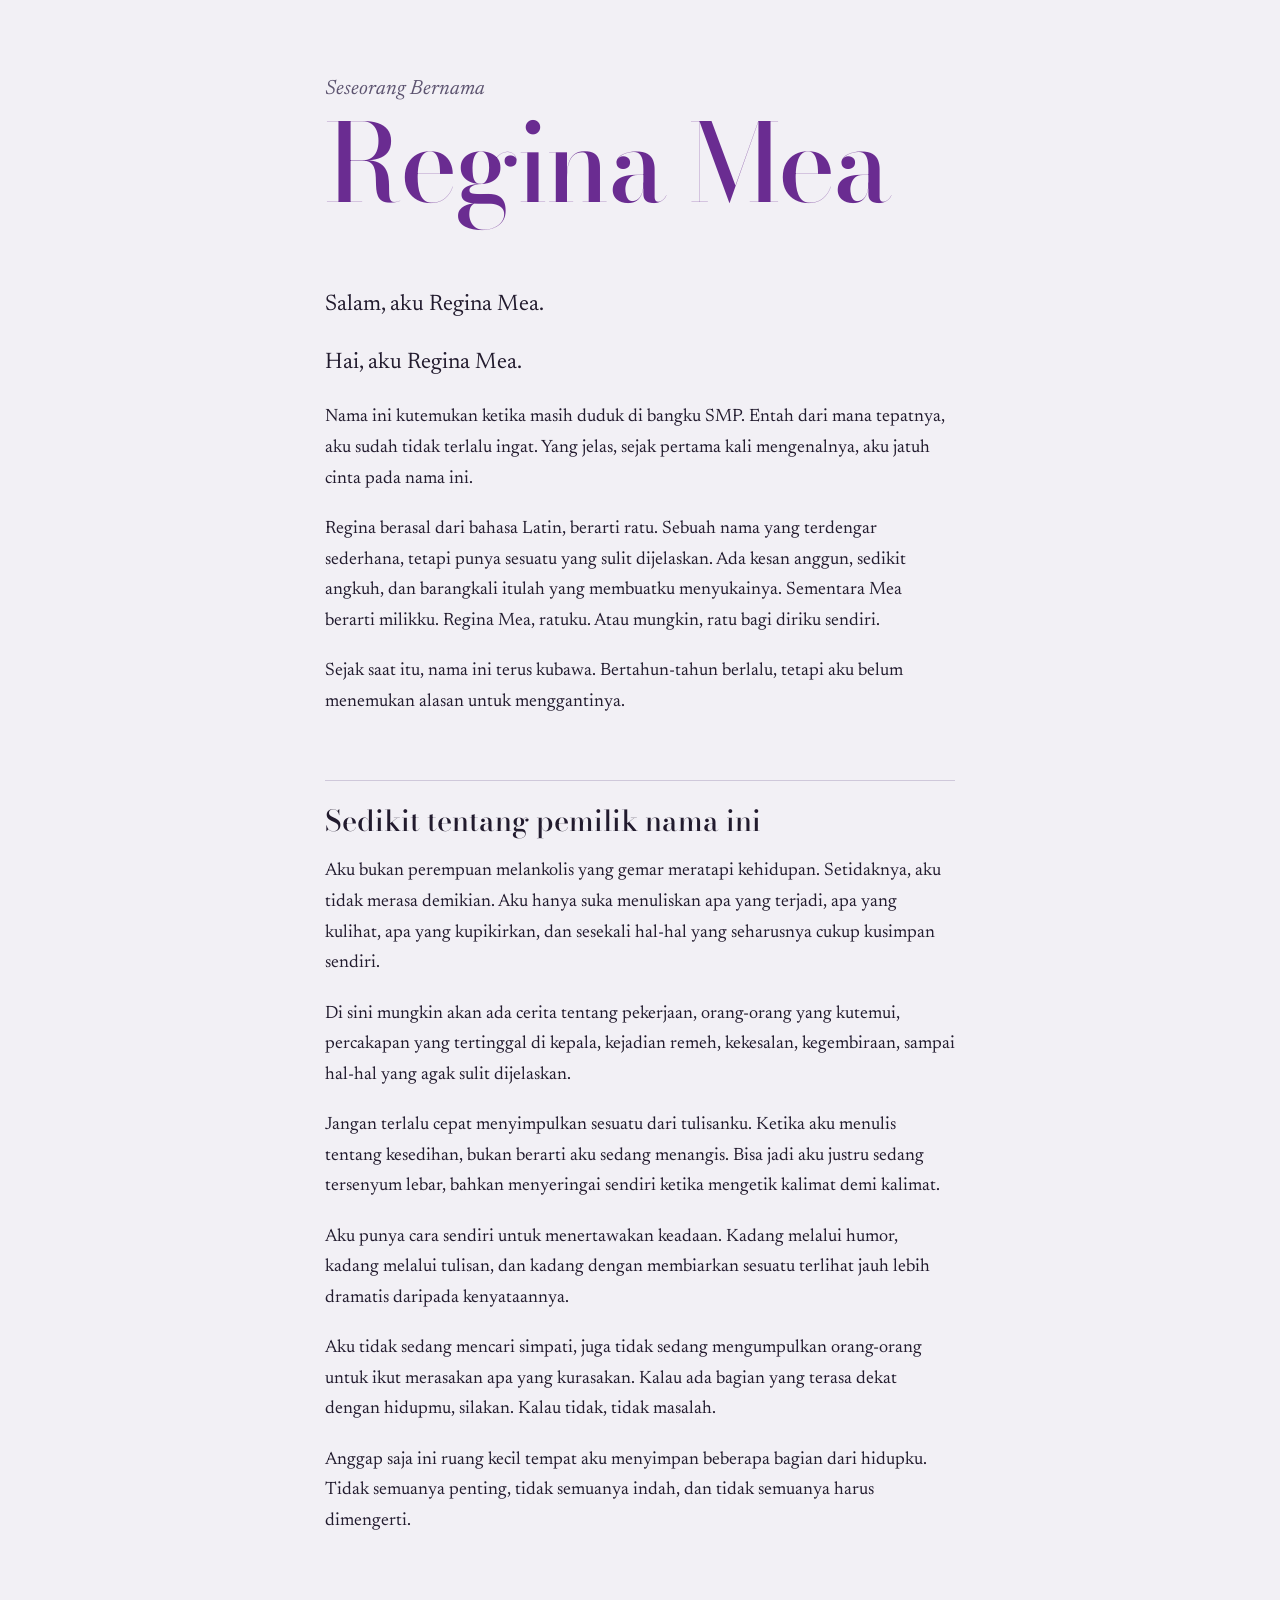
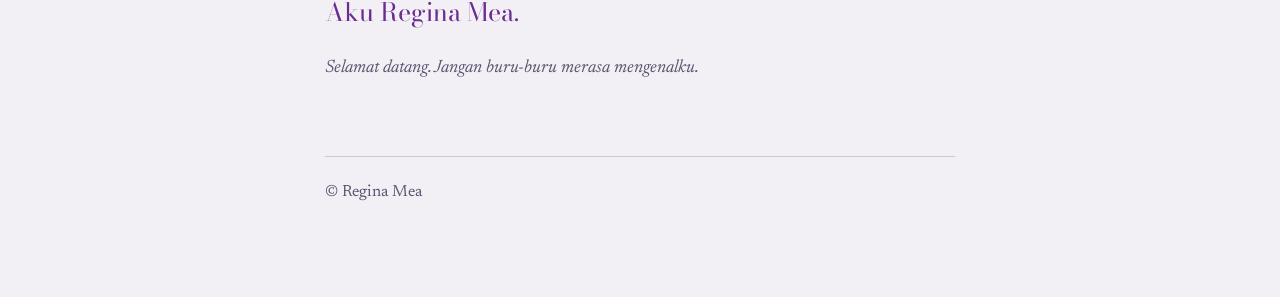
==== index.html @ 28884167 "Add files via upload" ====
<!DOCTYPE html>
<html lang="id">
<head>
<meta charset="UTF-8">
<meta name="viewport" content="width=device-width, initial-scale=1">
<title>Seseorang Bernama Regina Mea</title>
<meta name="description" content="Ruang kecil tempat Regina Mea menyimpan beberapa bagian dari hidupnya.">
<link rel="preconnect" href="https://fonts.googleapis.com">
<link rel="preconnect" href="https://fonts.gstatic.com" crossorigin>
<link href="https://fonts.googleapis.com/css2?family=Bodoni+Moda:ital,opsz,wght@0,6..96,500;1,6..96,500&family=Newsreader:ital,opsz,wght@0,6..72,400;1,6..72,400&display=swap" rel="stylesheet">
<style>
  :root {
    --paper: #f2f0f5;
    --ink: #221b2e;
    --soft: #5d5470;
    --accent: #6a2c91;
    --rule: #cfc8da;
  }
  @media (prefers-color-scheme: dark) {
    :root {
      --paper: #1a1523;
      --ink: #ece8f3;
      --soft: #aaa0bd;
      --accent: #c79df0;
      --rule: #3a3149;
    }
  }
  * { box-sizing: border-box; }
  html { font-size: 112.5%; }
  body {
    margin: 0;
    background: var(--paper);
    color: var(--ink);
    font-family: "Newsreader", Georgia, "Times New Roman", serif;
    line-height: 1.7;
    -webkit-font-smoothing: antialiased;
  }
  .wrap {
    max-width: 38rem;
    margin: 0 auto;
    padding: 4rem 1.5rem 5rem;
  }
  header { margin-bottom: 4rem; }
  .kicker {
    margin: 0 0 .25rem;
    font-style: italic;
    color: var(--soft);
    font-size: 1.15rem;
  }
  h1 {
    margin: 0;
    font-family: "Bodoni Moda", "Didot", Georgia, serif;
    font-weight: 500;
    font-size: clamp(3.4rem, 15vw, 6rem);
    line-height: .95;
    letter-spacing: -.02em;
    color: var(--accent);
  }
  h2 {
    margin: 3.5rem 0 1rem;
    font-family: "Bodoni Moda", "Didot", Georgia, serif;
    font-weight: 500;
    font-size: 1.6rem;
    line-height: 1.2;
    padding-top: 1.25rem;
    border-top: 1px solid var(--rule);
  }
  p { margin: 0 0 1.1rem; }
  .salam { font-size: 1.25rem; }
  .meaning { font-style: italic; color: var(--soft); }
  .sign {
    margin-top: 3rem;
    font-family: "Bodoni Moda", "Didot", Georgia, serif;
    font-size: 1.4rem;
    color: var(--accent);
  }
  .sign + p { color: var(--soft); font-style: italic; }
  footer {
    margin-top: 4rem;
    padding-top: 1.25rem;
    border-top: 1px solid var(--rule);
    color: var(--soft);
    font-size: .9rem;
  }
</style>
</head>
<body>
<div class="wrap">

  <header>
    <p class="kicker">Seseorang Bernama</p>
    <h1>Regina Mea</h1>
  </header>

  <main>
    <p class="salam">Salam, aku Regina Mea.</p>
    <p class="salam">Hai, aku Regina Mea.</p>

    <p>Nama ini kutemukan ketika masih duduk di bangku SMP. Entah dari mana tepatnya, aku sudah tidak terlalu ingat. Yang jelas, sejak pertama kali mengenalnya, aku jatuh cinta pada nama ini.</p>
    <p>Regina berasal dari bahasa Latin, berarti ratu. Sebuah nama yang terdengar sederhana, tetapi punya sesuatu yang sulit dijelaskan. Ada kesan anggun, sedikit angkuh, dan barangkali itulah yang membuatku menyukainya. Sementara Mea berarti milikku. Regina Mea, ratuku. Atau mungkin, ratu bagi diriku sendiri.</p>
    <p>Sejak saat itu, nama ini terus kubawa. Bertahun-tahun berlalu, tetapi aku belum menemukan alasan untuk menggantinya.</p>

    <h2>Sedikit tentang pemilik nama ini</h2>

    <p>Aku bukan perempuan melankolis yang gemar meratapi kehidupan. Setidaknya, aku tidak merasa demikian. Aku hanya suka menuliskan apa yang terjadi, apa yang kulihat, apa yang kupikirkan, dan sesekali hal-hal yang seharusnya cukup kusimpan sendiri.</p>
    <p>Di sini mungkin akan ada cerita tentang pekerjaan, orang-orang yang kutemui, percakapan yang tertinggal di kepala, kejadian remeh, kekesalan, kegembiraan, sampai hal-hal yang agak sulit dijelaskan.</p>
    <p>Jangan terlalu cepat menyimpulkan sesuatu dari tulisanku. Ketika aku menulis tentang kesedihan, bukan berarti aku sedang menangis. Bisa jadi aku justru sedang tersenyum lebar, bahkan menyeringai sendiri ketika mengetik kalimat demi kalimat.</p>
    <p>Aku punya cara sendiri untuk menertawakan keadaan. Kadang melalui humor, kadang melalui tulisan, dan kadang dengan membiarkan sesuatu terlihat jauh lebih dramatis daripada kenyataannya.</p>
    <p>Aku tidak sedang mencari simpati, juga tidak sedang mengumpulkan orang-orang untuk ikut merasakan apa yang kurasakan. Kalau ada bagian yang terasa dekat dengan hidupmu, silakan. Kalau tidak, tidak masalah.</p>
    <p>Anggap saja ini ruang kecil tempat aku menyimpan beberapa bagian dari hidupku. Tidak semuanya penting, tidak semuanya indah, dan tidak semuanya harus dimengerti.</p>

    <p class="sign">Aku Regina Mea.</p>
    <p>Selamat datang. Jangan buru-buru merasa mengenalku.</p>
  </main>

  <footer>© Regina Mea</footer>

</div>
</body>
</html>
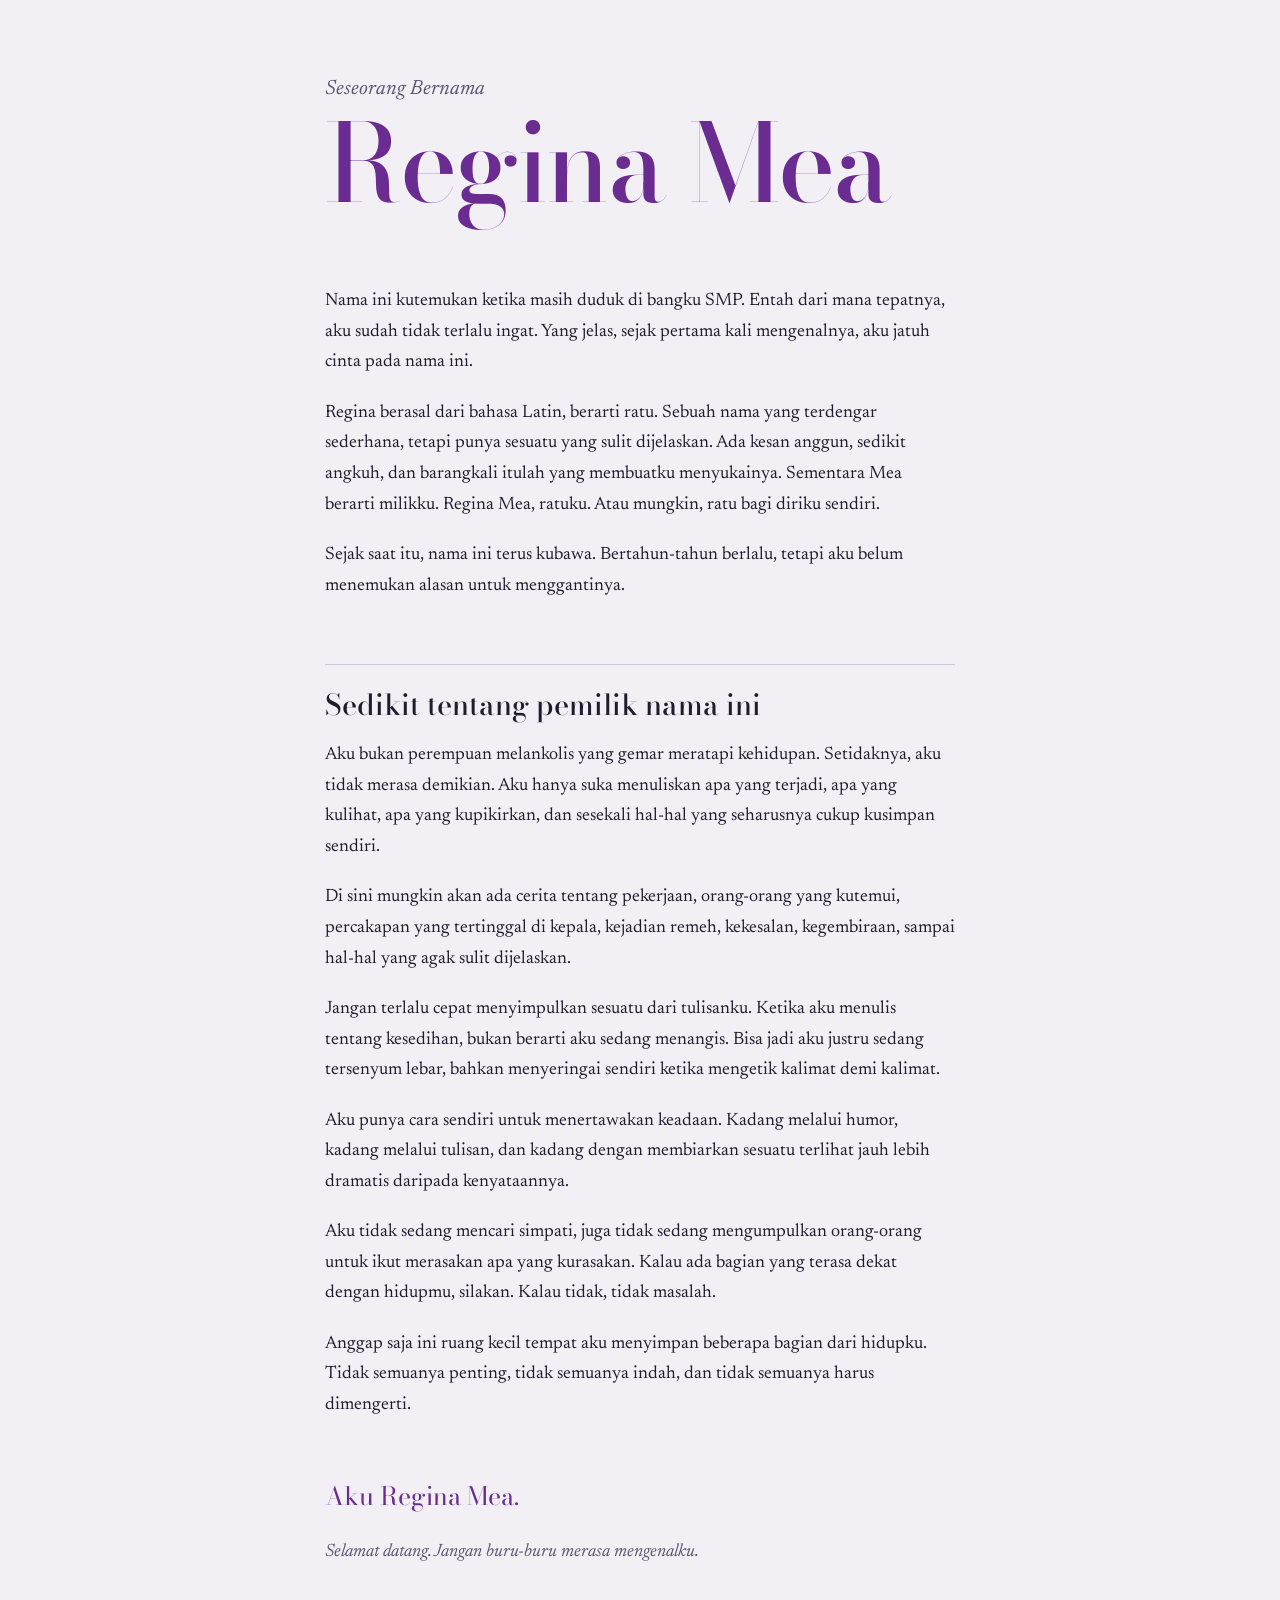
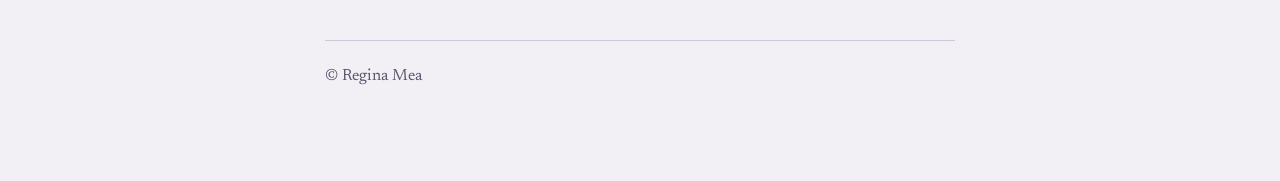
==== commit a7e6f964: "Update index.html" ====
--- a/index.html
+++ b/index.html
@@ -93,9 +93,6 @@
   </header>
 
   <main>
-    <p class="salam">Salam, aku Regina Mea.</p>
-    <p class="salam">Hai, aku Regina Mea.</p>
-
     <p>Nama ini kutemukan ketika masih duduk di bangku SMP. Entah dari mana tepatnya, aku sudah tidak terlalu ingat. Yang jelas, sejak pertama kali mengenalnya, aku jatuh cinta pada nama ini.</p>
     <p>Regina berasal dari bahasa Latin, berarti ratu. Sebuah nama yang terdengar sederhana, tetapi punya sesuatu yang sulit dijelaskan. Ada kesan anggun, sedikit angkuh, dan barangkali itulah yang membuatku menyukainya. Sementara Mea berarti milikku. Regina Mea, ratuku. Atau mungkin, ratu bagi diriku sendiri.</p>
     <p>Sejak saat itu, nama ini terus kubawa. Bertahun-tahun berlalu, tetapi aku belum menemukan alasan untuk menggantinya.</p>
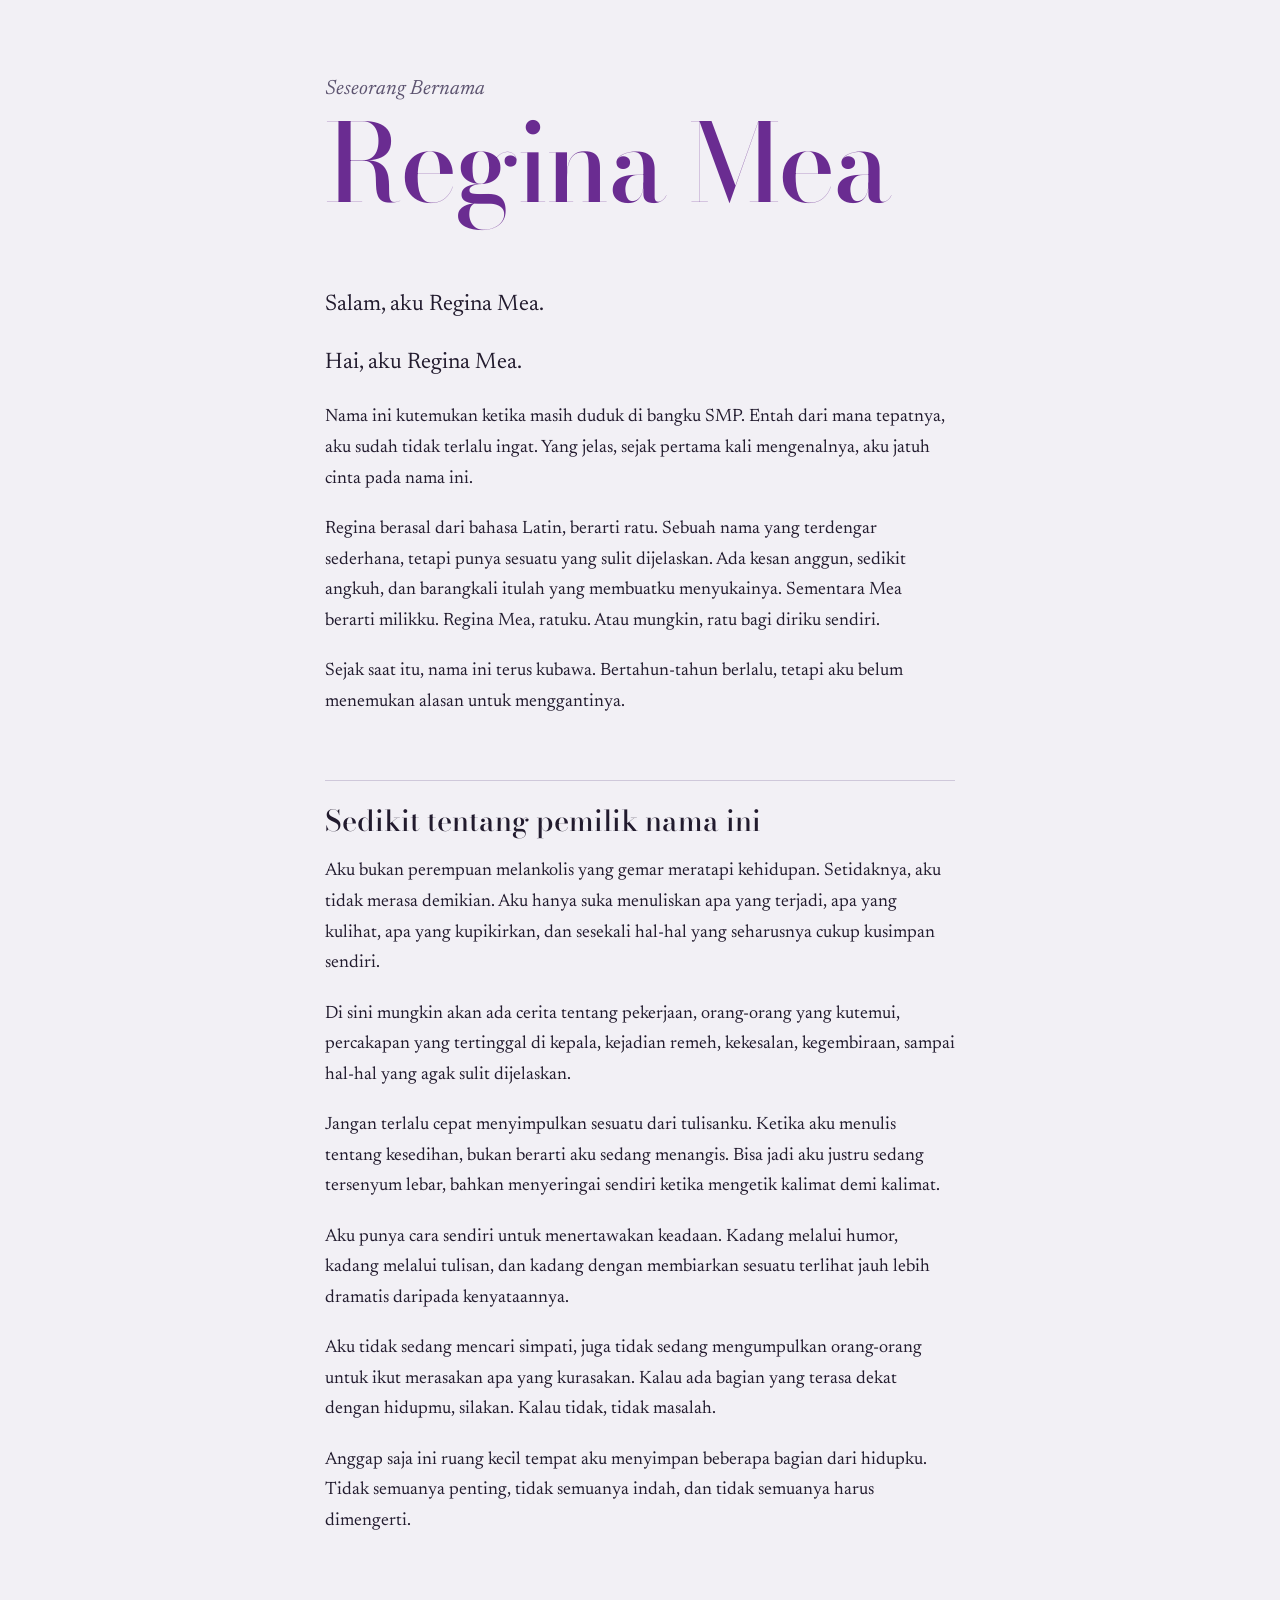
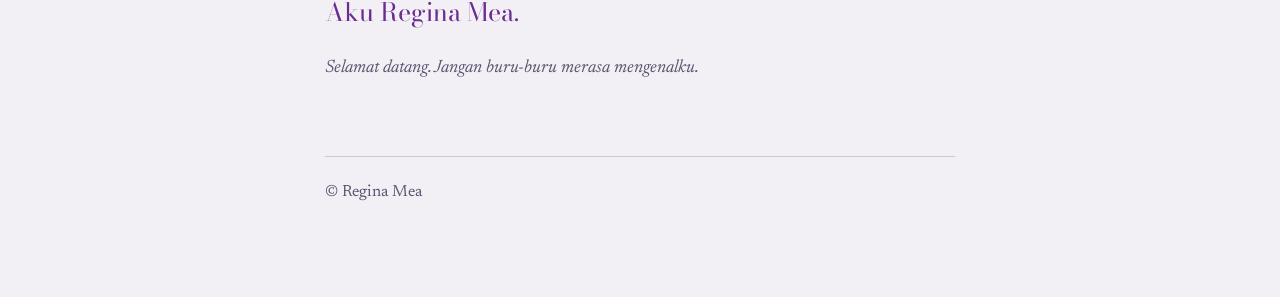
==== commit e080d933: "Add files via upload" ====
--- a/index.html
+++ b/index.html
@@ -93,6 +93,9 @@
   </header>
 
   <main>
+    <p class="salam">Salam, aku Regina Mea.</p>
+    <p class="salam">Hai, aku Regina Mea.</p>
+
     <p>Nama ini kutemukan ketika masih duduk di bangku SMP. Entah dari mana tepatnya, aku sudah tidak terlalu ingat. Yang jelas, sejak pertama kali mengenalnya, aku jatuh cinta pada nama ini.</p>
     <p>Regina berasal dari bahasa Latin, berarti ratu. Sebuah nama yang terdengar sederhana, tetapi punya sesuatu yang sulit dijelaskan. Ada kesan anggun, sedikit angkuh, dan barangkali itulah yang membuatku menyukainya. Sementara Mea berarti milikku. Regina Mea, ratuku. Atau mungkin, ratu bagi diriku sendiri.</p>
     <p>Sejak saat itu, nama ini terus kubawa. Bertahun-tahun berlalu, tetapi aku belum menemukan alasan untuk menggantinya.</p>
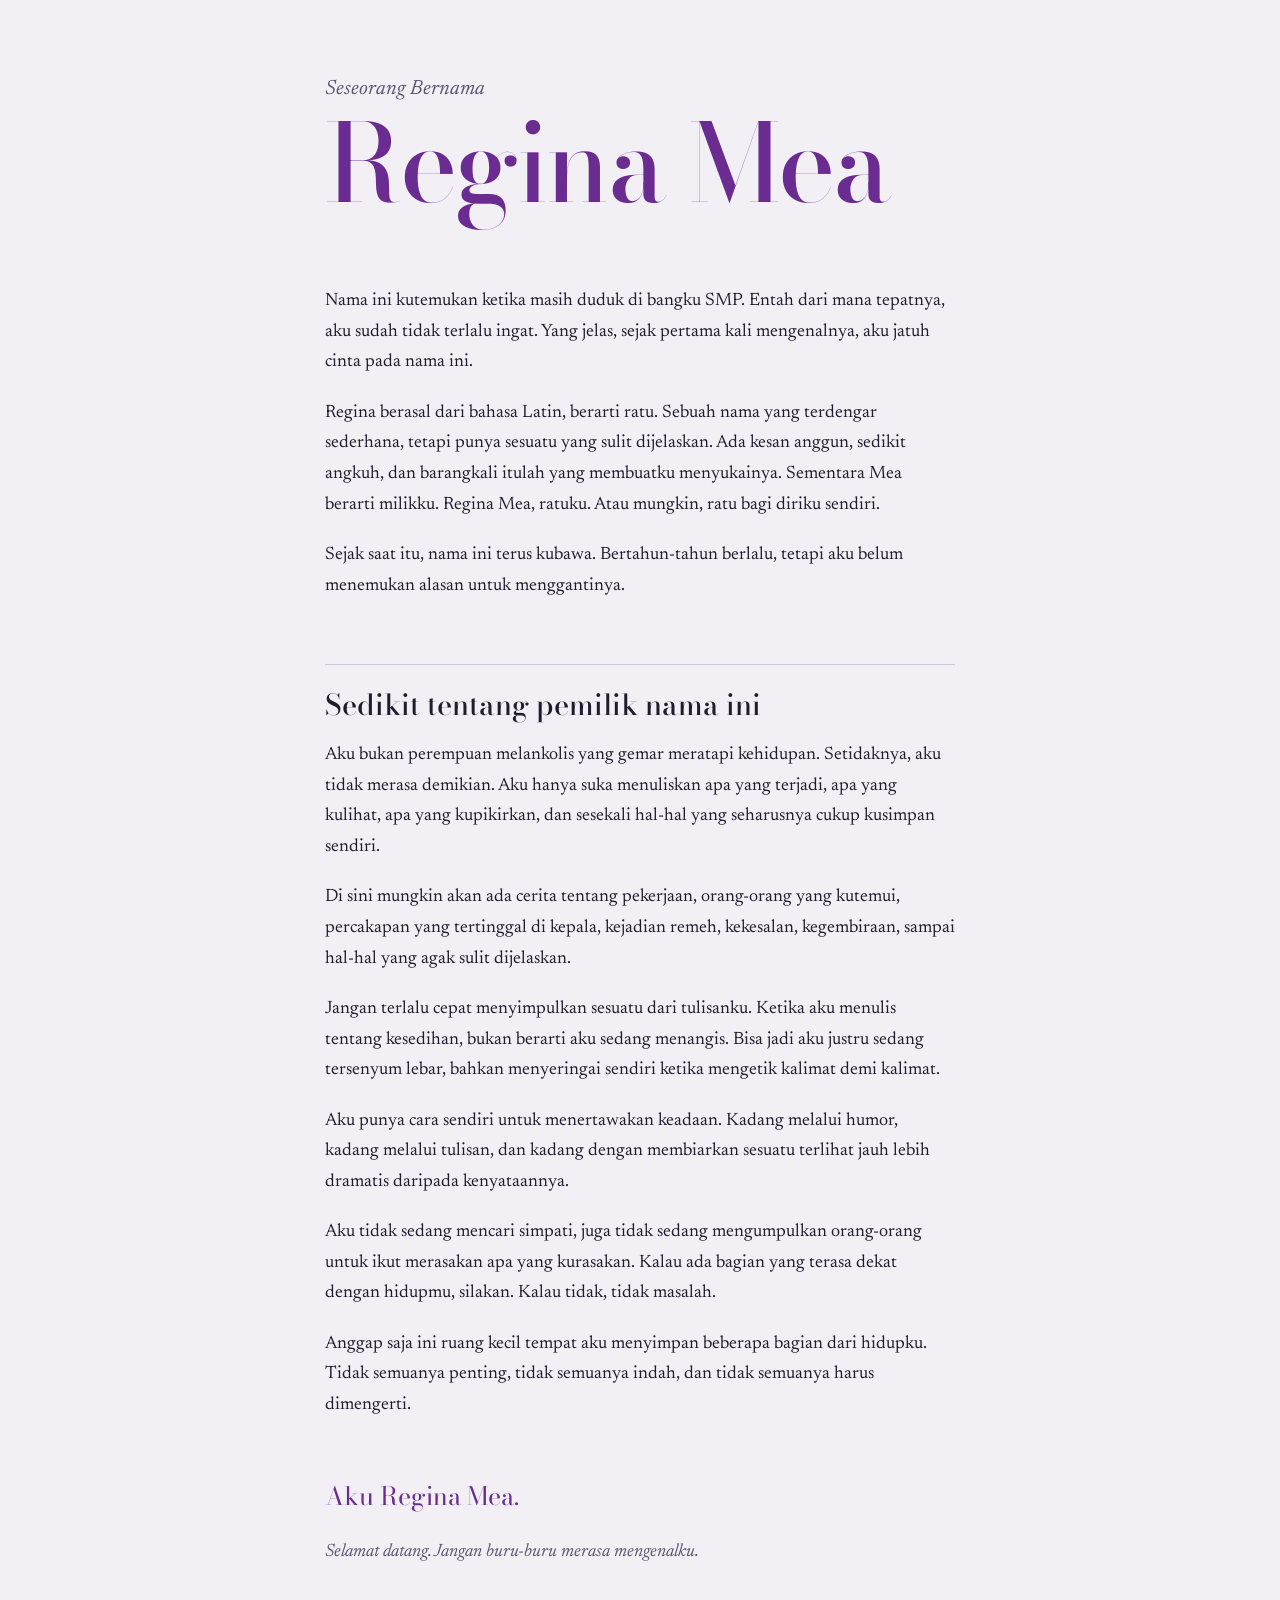
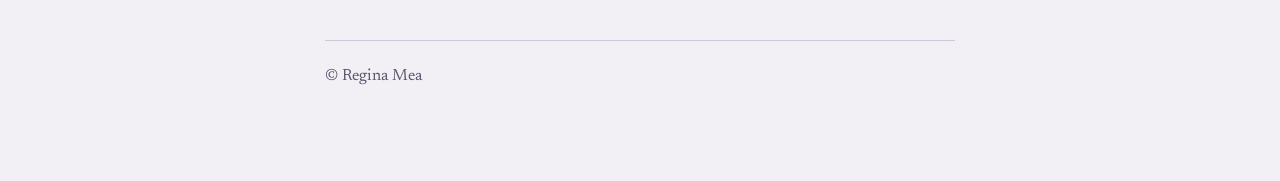
==== commit 4cb01908: "Update index.html" ====
--- a/index.html
+++ b/index.html
@@ -93,9 +93,6 @@
   </header>
 
   <main>
-    <p class="salam">Salam, aku Regina Mea.</p>
-    <p class="salam">Hai, aku Regina Mea.</p>
-
     <p>Nama ini kutemukan ketika masih duduk di bangku SMP. Entah dari mana tepatnya, aku sudah tidak terlalu ingat. Yang jelas, sejak pertama kali mengenalnya, aku jatuh cinta pada nama ini.</p>
     <p>Regina berasal dari bahasa Latin, berarti ratu. Sebuah nama yang terdengar sederhana, tetapi punya sesuatu yang sulit dijelaskan. Ada kesan anggun, sedikit angkuh, dan barangkali itulah yang membuatku menyukainya. Sementara Mea berarti milikku. Regina Mea, ratuku. Atau mungkin, ratu bagi diriku sendiri.</p>
     <p>Sejak saat itu, nama ini terus kubawa. Bertahun-tahun berlalu, tetapi aku belum menemukan alasan untuk menggantinya.</p>
